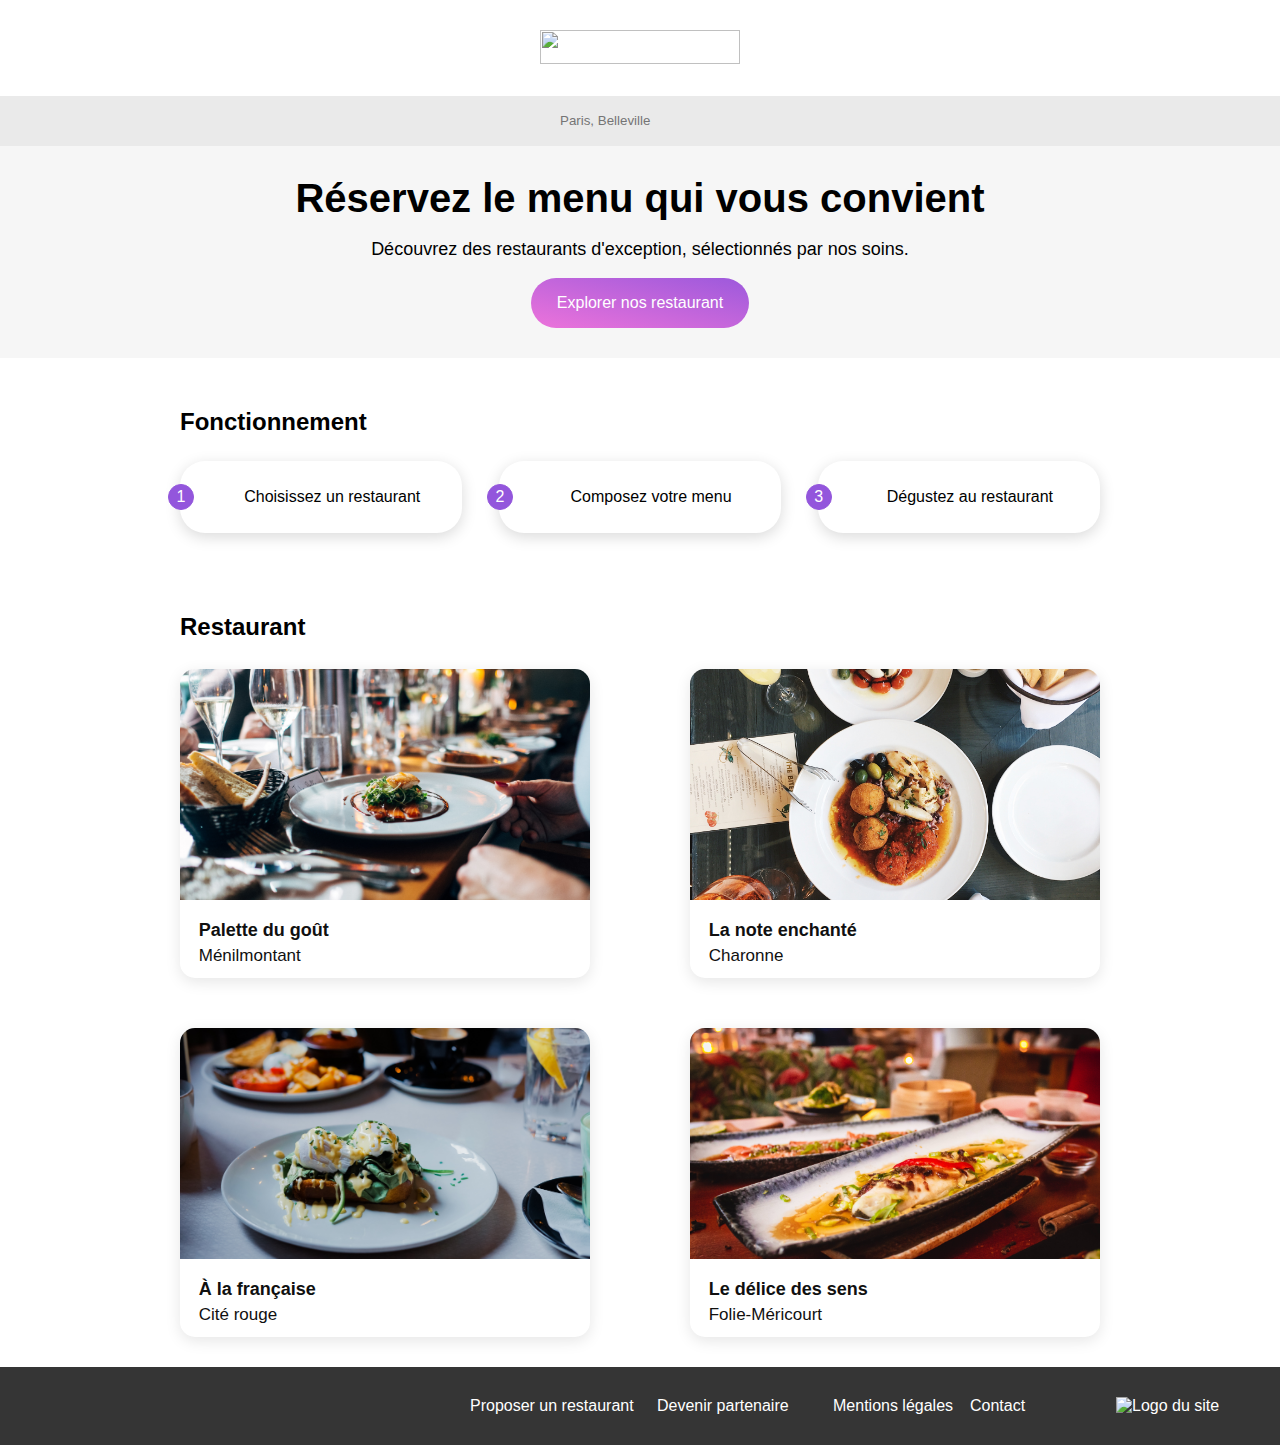
==== Projet 4/index.html @ a0632893 "first commit" ====
<!DOCTYPE html>
<html lang="fr">
  <head>
    <meta charset="utf-8" />
    <meta name="viewport" content="width=device-width, initial-scale=1.0" />
    <title>Titre de la page</title>
    <link rel="préconnexion" href="https://fonts.googleapis.com">
    <link rel="préconnexion" href="https://fonts.gstatic.com" origine croisée>
    <link href="https://fonts.googleapis.com/css2?family=Roboto:wght@400;500;700&family=Shrikhand&display=swap" rel="feuille de style">
    <link
      rel="stylesheet"
      href="https://cdnjs.cloudflare.com/ajax/libs/font-awesome/6.2.1/css/all.min.css"
      integrity="sha512-MV7K8+y+gLIBoVD59lQIYicR65iaqukzvf/nwasF0nqhPay5w/9lJmVM2hMDcnK1OnMGCdVK+iQrJ7lzPJQd1w=="
      crossorigin="anonymous"
      referrerpolicy="no-referrer"/>
    <link rel="stylesheet" href="style/index.css">
    <link rel="stylesheet" href="style/header.css">
    <link rel="stylesheet" href="style/restaurant.scss" />
    <link rel="stylesheet" href="style/footer.css" />
    <link rel="stylesheet" href="style/main.css" />
  </head>
  <body>
    <div>
      <header>
        <nav>
          <img src="images/Logo.png" alt="" /> <!-- Image logo -->
        </nav>
      </header>
      <form action="get" action="#">
        <div class="form">
          <i class="fa-solid fa-location-dot"></i>
        <input type="text" placeholder="Paris, Belleville">
        </div>
      </form>
      <section>
        <div class="top">
          <h1>Réservez le menu qui vous convient</h1>
          <p>
            Découvrez des restaurants d'exception, sélectionnés par nos soins.
          </p>
          <button><span class="explore">Explorer nos restaurant</span></button>
        </div>
      </section>
      <section>
        <div class="filters">
          <p>Fonctionnement</p>
          <div class="filters__research">
            <div class="filter">
              <span class="number">1</span>
              <i class="fa-solid fa-mobile-screen-button" class="icone__color"></i>
              <p>Choisissez un restaurant</p>
            </div>
            <div class="filter">
              <span class="number">2</span>
              <i class="fa-solid fa-list" class="icone__color"></i>
              <p>Composez votre menu</p>
            </div>
            <div class="filter">
              <span class="number">3</span>
              <span><i class="fa-solid fa-store"></i></span>
              <p>Dégustez au restaurant</p>
            </div>
          </div>
        </div>
      </section>
      <section>
        <div class="restaurants">
          <div>
            <h3>Restaurant</h3>
          </div>
          <div class="restaurants__position"> <!-- cards ne haut -->
              <a href="la-palette-du-gout.html">
                <article class="card">
                  <img src="images/palette-du-gout.jpg" alt="Image restaurant la palette du goût" />
                  <div class="card__content">
                    <div class="card__txt">
                      <h4 class="card__title">Palette du goût</h4>
                      <p class="card__subtitle">Ménilmontant</p>
                    </div>
                    <div class="card__rating">
                      <i class="fa-regular fa-heart"></i> <!-- superposer 2 coeur 1 juste contour l'autre tout noir-->
                    </div>
                  </div>
                </article>
              </a>
              <a href="la-note-enchante.html">
                <article class="card">
                  <img src="images/note-enchantee.jpg" alt="image restaurant la note enchantée" />
                  <div class="card__content">
                    <div class="card__txt">
                      <h4 class="card__title">La note enchanté</h4>
                      <p class="card__subtitle">Charonne</p>
                    </div>
                    <div class="card__rating">
                      <i class="fa-regular fa-heart"></i>
                    </div>
                  </div>
                </article>
              </a>
            </div>
            <div class="restaurants__position margin__bot"> <!-- cards en bas -->
              <a href="a-la-francaise.html">
                <article class="card">
                  <img src="images/a-la-francaise.jpg" alt="image restaurant à la Française" />
                  <div class="card__content">
                    <div class="card__txt">
                      <h4 class="card__title">À la française</h4>
                      <p class="card__subtitle">Cité rouge</p>
                    </div>
                    <div class="card__rating">
                      <i class="fa-regular fa-heart"></i>
                    </div>
                  </div>
                </article>
              </a>
              <a href="le-delice-des-sens.html">
                <article class="card">
                  <img src="images/delice-des-sens.jpg" alt="image restaure le délice des sens" />
                  <div class="card__content">
                    <div class="card__txt">
                      <h4 class="card__title">Le délice des sens</h4>
                      <p class="card__subtitle">Folie-Méricourt</p>
                    </div>
                    <div class="card__rating">
                      <i class="fa-regular fa-heart"></i>
                    </div>
                  </div>
                </article>
              </a>
            </div>
          </div>
        </div>  
      </section>
    </div>
  </body>
  <footer>
      <div class="footer">
            <div class="a">
              <i class="fa-solid fa-utensils"></i>
            <a class="foot__nav" href="#">Proposer un restaurant</a> <!-- Lien footer -->
            </div>
            <div class="b">
              <i class="fa-solid fa-handshake-angle"></i>
              <a class="foot__nav" href="#">Devenir partenaire</a>
            </div>
            <div class="c">
            <a class="foot__nav" href="#">Mentions légales</a>
            </div>
            <div class="d">
              <a class="foot__nav" href="#">Contact</a>
            </div>
      </div>
      <img src="images/Logo.png" alt="Logo du site" /> <!-- photo du logo -->
  </footer>
</html>
---- Projet 4/style/index.css ----
form {
  background-color: #EAEAEA;
  width: 100%;
  height: 50px;
  display: flex;
  align-items: center;
  justify-content: center;
}
form .form {
  display: flex;
  font-size: 16px;
  font-weight: 500;
  gap: 17px;
}
form input {
  border: none;
  background: #EAEAEA;
}

.top {
  display: flex;
  flex-direction: column;
  align-items: center;
  font-family: Roboto;
  font-style: normal;
  background-color: #f6f6f6;
  padding: 30px 0px;
}
.top h1 {
  color: #000;
  text-align: center;
  font-size: 40px;
  font-weight: 700;
  margin-block-start: 0;
  margin-block-end: 0;
}
.top p {
  font-size: 18px;
  font-weight: 300;
}
.top button {
  border-radius: 25px;
  width: 218px;
  height: 50px;
}
.top button .explore {
  color: white;
  font-size: 16px;
  font-weight: 500;
}

.filters {
  display: flex;
  flex-direction: column;
  font-size: 24px;
  font-weight: 700;
  padding: 50px 180px;
}
.filters .filter {
  position: relative;
}
.filters .number {
  display: flex;
  align-items: center;
  justify-content: center;
  color: white;
  border: solid 1px #9356DC;
  background-color: #9356DC;
  border-radius: 50%;
  min-width: 24px;
  min-height: 24px;
  padding-left: 0px;
  position: absolute;
  left: -12px;
}
.filters i {
  color: #7E7E7E;
}
.filters span i {
  color: #9356DC;
}
.filters p {
  margin-block-start: 0;
  margin-block-end: 0;
}
.filters .filters__research {
  display: flex;
  flex-direction: row;
  font-size: 16px;
  font-weight: 500;
  margin-top: 25px;
  gap: 36.51px;
}
.filters .filters__research div {
  display: flex;
  flex-direction: row;
  align-items: center;
  justify-content: center;
  gap: 22.14px;
  border-radius: 25px;
  box-shadow: 0px 4px 15px 0px rgba(0, 0, 0, 0.15);
  height: 72.379px;
  flex: 1 1 322.486px;
}

.restaurants {
  display: flex;
  flex-direction: column;
  padding: 0px 180px;
  margin: 30px 0px;
}
.restaurants h3 {
  font-size: 24px;
  font-weight: 700;
  margin-block-start: 0;
  margin-block-end: 0;
  margin-bottom: 28px;
}
.restaurants .card {
  background-color: white;
  border-radius: 15px;
  box-shadow: 0px 4px 15px 0px rgba(0, 0, 0, 0.1);
  width: 100%;
}
.restaurants .card .card__content {
  display: flex;
  flex-direction: row;
}
.restaurants i {
  display: flex;
  justify-content: flex-end;
  width: 22px;
  height: 21px;
}
.restaurants .restaurants__position {
  display: flex;
  flex-direction: row;
  gap: 100px;
  margin-bottom: 50px;
}
.restaurants .margin__bot {
  margin-bottom: 0px;
}
.restaurants .card__txt {
  display: flex;
  flex-direction: column;
  gap: 5px;
  margin-left: 18.74px;
  padding-top: 16px;
  padding-bottom: 12px;
  width: 100%;
}
.restaurants .card__txt h4 {
  font-size: 18px;
  font-weight: 700;
  margin-block-start: 0;
  margin-block-end: 0;
}
.restaurants .card__txt p {
  font-size: 17px;
  font-weight: 300;
  margin-block-start: 0;
  margin-block-end: 0;
}
.restaurants .card__rating {
  display: flex;
  align-items: center;
  padding-right: 25px;
}
.restaurants .card:hover {
  opacity: 1;
  transform: scale(1.1);
}
.restaurants .card:hover i {
  background-color: linear-gradient(193deg, #9356DC -11.44%, #FF79DA 123.93%);
}
.restaurants img {
  border-radius: 15px 15px 0px 0px;
  height: 231px;
  width: 100%;
  -o-object-fit: cover;
     object-fit: cover;
}
.restaurants a {
  display: flex;
  flex: 1 1 490px;
  text-decoration: none;
  color: #101010;
}/*# sourceMappingURL=index.css.map */
---- Projet 4/style/header.css ----
nav {
  display: flex;
  justify-content: center;
  padding-top: 30px;
  padding-bottom: 31.8px;
}
nav img {
  height: 34.2px;
  width: 200px;
}/*# sourceMappingURL=header.css.map */
---- Projet 4/style/footer.css ----
footer {
  background-color: #353535;
  padding: 30px 25px;
  margin: 0;
  display: flex;
  justify-content: flex-end;
  align-items: flex-end;
}
footer a {
  text-decoration: none;
  color: white;
  font-size: 16px;
  font-weight: 500;
}
footer .footer {
  display: flex;
  color: white;
  flex-direction: row;
  gap: 7px;
}
footer .a {
  width: 180px;
}
footer .a a {
  margin-left: 11px;
}
footer .b {
  width: 180px;
}
footer .b a {
  margin-left: 11px;
}
footer .c {
  width: 130px;
}
footer .d {
  width: 130px;
}
footer .footernav {
  margin-left: 15px;
}
footer .footerproposal a {
  width: 168px;
  text-decoration: none;
}
footer .footer_law a {
  width: 130px;
}
footer img {
  width: 139px;
  margin-left: 16px;
  color: white !important;
}/*# sourceMappingURL=footer.css.map */
---- Projet 4/style/main.css ----
button {
  background: var(--Button-Gradient, linear-gradient(193deg, #9356DC -11.44%, #FF79DA 123.93%));
  border: none;
}

* {
  font-family: "Roboto", sans-serif;
}

body {
  margin: 0;
}/*# sourceMappingURL=main.css.map */
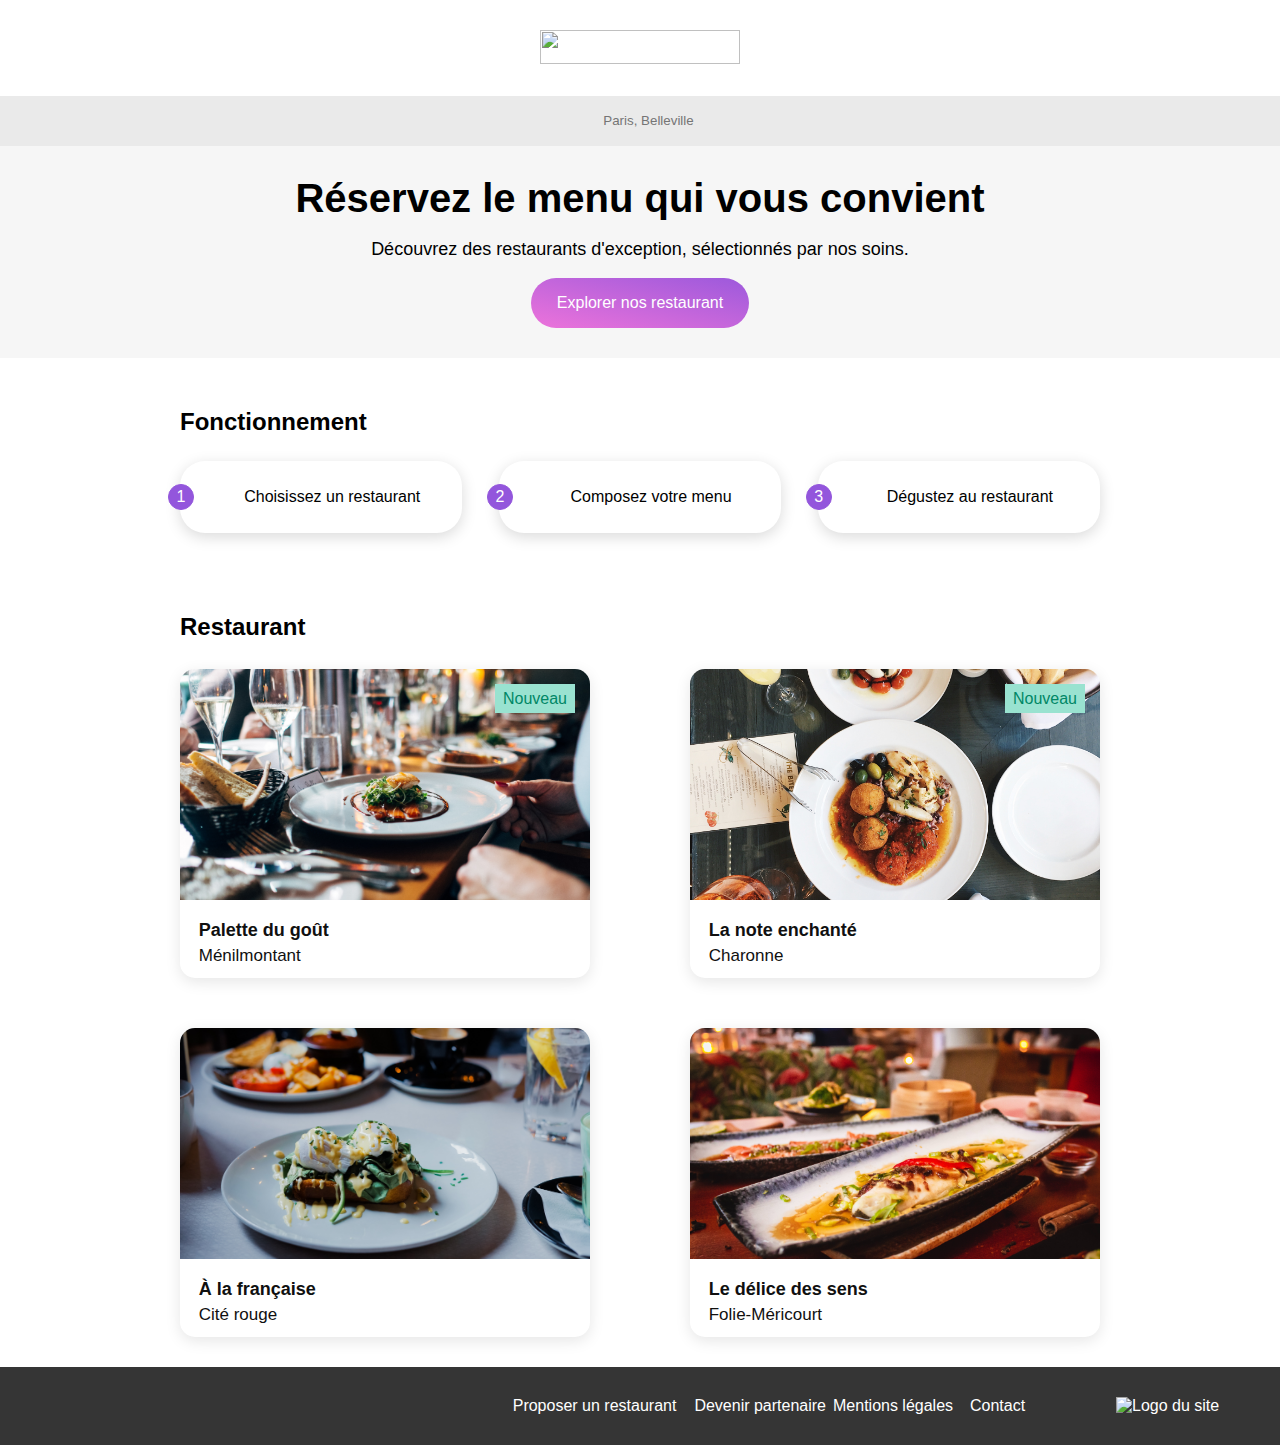
==== commit 7fbecd17: "Modif" ====
--- a/Projet 4/index.html
+++ b/Projet 4/index.html
@@ -71,28 +71,36 @@
           <div class="restaurants__position"> <!-- cards ne haut -->
               <a href="la-palette-du-gout.html">
                 <article class="card">
-                  <img src="images/palette-du-gout.jpg" alt="Image restaurant la palette du goût" />
+                  <div class="img">
+                    <img src="images/palette-du-gout.jpg" alt="Image restaurant la palette du goût" />
+                      <span>Nouveau</span>
+                  </div>
                   <div class="card__content">
                     <div class="card__txt">
                       <h4 class="card__title">Palette du goût</h4>
                       <p class="card__subtitle">Ménilmontant</p>
                     </div>
                     <div class="card__rating">
-                      <i class="fa-regular fa-heart"></i> <!-- superposer 2 coeur 1 juste contour l'autre tout noir-->
+                      <i class="fa-regular fa-heart" aria-hidden="true"></i> <!--  --> 
+                      <i class="fa-solid fa-heart" aria-hidden="true"></i>
                     </div>
                   </div>
                 </article>
               </a>
               <a href="la-note-enchante.html">
                 <article class="card">
-                  <img src="images/note-enchantee.jpg" alt="image restaurant la note enchantée" />
+                  <div class="img">
+                    <img src="images/note-enchantee.jpg" alt="image restaurant la note enchantée" />
+                      <span>Nouveau</span>
+                  </div>
                   <div class="card__content">
                     <div class="card__txt">
                       <h4 class="card__title">La note enchanté</h4>
                       <p class="card__subtitle">Charonne</p>
                     </div>
                     <div class="card__rating">
-                      <i class="fa-regular fa-heart"></i>
+                      <i class="fa-regular fa-heart" aria-hidden="true"></i> <!--  --> 
+                      <i class="fa-solid fa-heart" aria-hidden="true"></i>
                     </div>
                   </div>
                 </article>
@@ -108,7 +116,8 @@
                       <p class="card__subtitle">Cité rouge</p>
                     </div>
                     <div class="card__rating">
-                      <i class="fa-regular fa-heart"></i>
+                      <i class="fa-regular fa-heart" aria-hidden="true"></i> <!--  --> 
+                      <i class="fa-solid fa-heart" aria-hidden="true"></i>
                     </div>
                   </div>
                 </article>
@@ -122,7 +131,8 @@
                       <p class="card__subtitle">Folie-Méricourt</p>
                     </div>
                     <div class="card__rating">
-                      <i class="fa-regular fa-heart"></i>
+                      <i class="fa-regular fa-heart" aria-hidden="true"></i> <!--  --> 
+                      <i class="fa-solid fa-heart" aria-hidden="true"></i>
                     </div>
                   </div>
                 </article>
--- a/Projet 4/style/index.css
+++ b/Projet 4/style/index.css
@@ -15,6 +15,12 @@
 form input {
   border: none;
   background: #EAEAEA;
+}
+form input::-moz-placeholder {
+  text-align: center;
+}
+form input::placeholder {
+  text-align: center;
 }
 
 .top {
@@ -125,23 +131,37 @@
 .restaurants .card .card__content {
   display: flex;
   flex-direction: row;
-}
-.restaurants i {
-  display: flex;
-  justify-content: flex-end;
-  width: 22px;
-  height: 21px;
-}
-.restaurants .restaurants__position {
-  display: flex;
-  flex-direction: row;
-  gap: 100px;
-  margin-bottom: 50px;
-}
-.restaurants .margin__bot {
-  margin-bottom: 0px;
-}
-.restaurants .card__txt {
+  align-items: center;
+  position: relative;
+}
+.restaurants .card .card__content i {
+  cursor: pointer;
+  position: absolute;
+  font-size: 1.5em;
+  bottom: 45px;
+  right: 30px;
+}
+.restaurants .card .card__content .fa-solid:hover {
+  opacity: 0;
+  color: transparent;
+  background-image: linear-gradient(0deg, #9356dc 0%, #ff79da 100%);
+}
+.restaurants .card .img {
+  position: relative;
+}
+.restaurants .card .img span {
+  position: absolute;
+  top: 15px;
+  right: 15px;
+  width: 80px;
+  height: 29px;
+  display: flex;
+  align-items: center;
+  justify-content: center;
+  background-color: #99e2d0;
+  color: #008766;
+}
+.restaurants .card .card__txt {
   display: flex;
   flex-direction: column;
   gap: 5px;
@@ -150,22 +170,26 @@
   padding-bottom: 12px;
   width: 100%;
 }
-.restaurants .card__txt h4 {
+.restaurants .card .card__txt h4 {
   font-size: 18px;
   font-weight: 700;
   margin-block-start: 0;
   margin-block-end: 0;
 }
-.restaurants .card__txt p {
+.restaurants .card .card__txt p {
   font-size: 17px;
   font-weight: 300;
   margin-block-start: 0;
   margin-block-end: 0;
 }
-.restaurants .card__rating {
-  display: flex;
-  align-items: center;
-  padding-right: 25px;
+.restaurants .restaurants__position {
+  display: flex;
+  flex-direction: row;
+  gap: 100px;
+  margin-bottom: 50px;
+}
+.restaurants .margin__bot {
+  margin-bottom: 0px;
 }
 .restaurants .card:hover {
   opacity: 1;
@@ -180,6 +204,11 @@
   width: 100%;
   -o-object-fit: cover;
      object-fit: cover;
+}
+.restaurants img span {
+  background-color: #99e2d0;
+  width: 80px;
+  height: 29px;
 }
 .restaurants a {
   display: flex;
--- a/Projet 4/style/footer.css
+++ b/Projet 4/style/footer.css
@@ -18,16 +18,12 @@
   flex-direction: row;
   gap: 7px;
 }
-footer .a {
+footer .a a {
   width: 180px;
-}
-footer .a a {
   margin-left: 11px;
 }
-footer .b {
+footer .b a {
   width: 180px;
-}
-footer .b a {
   margin-left: 11px;
 }
 footer .c {
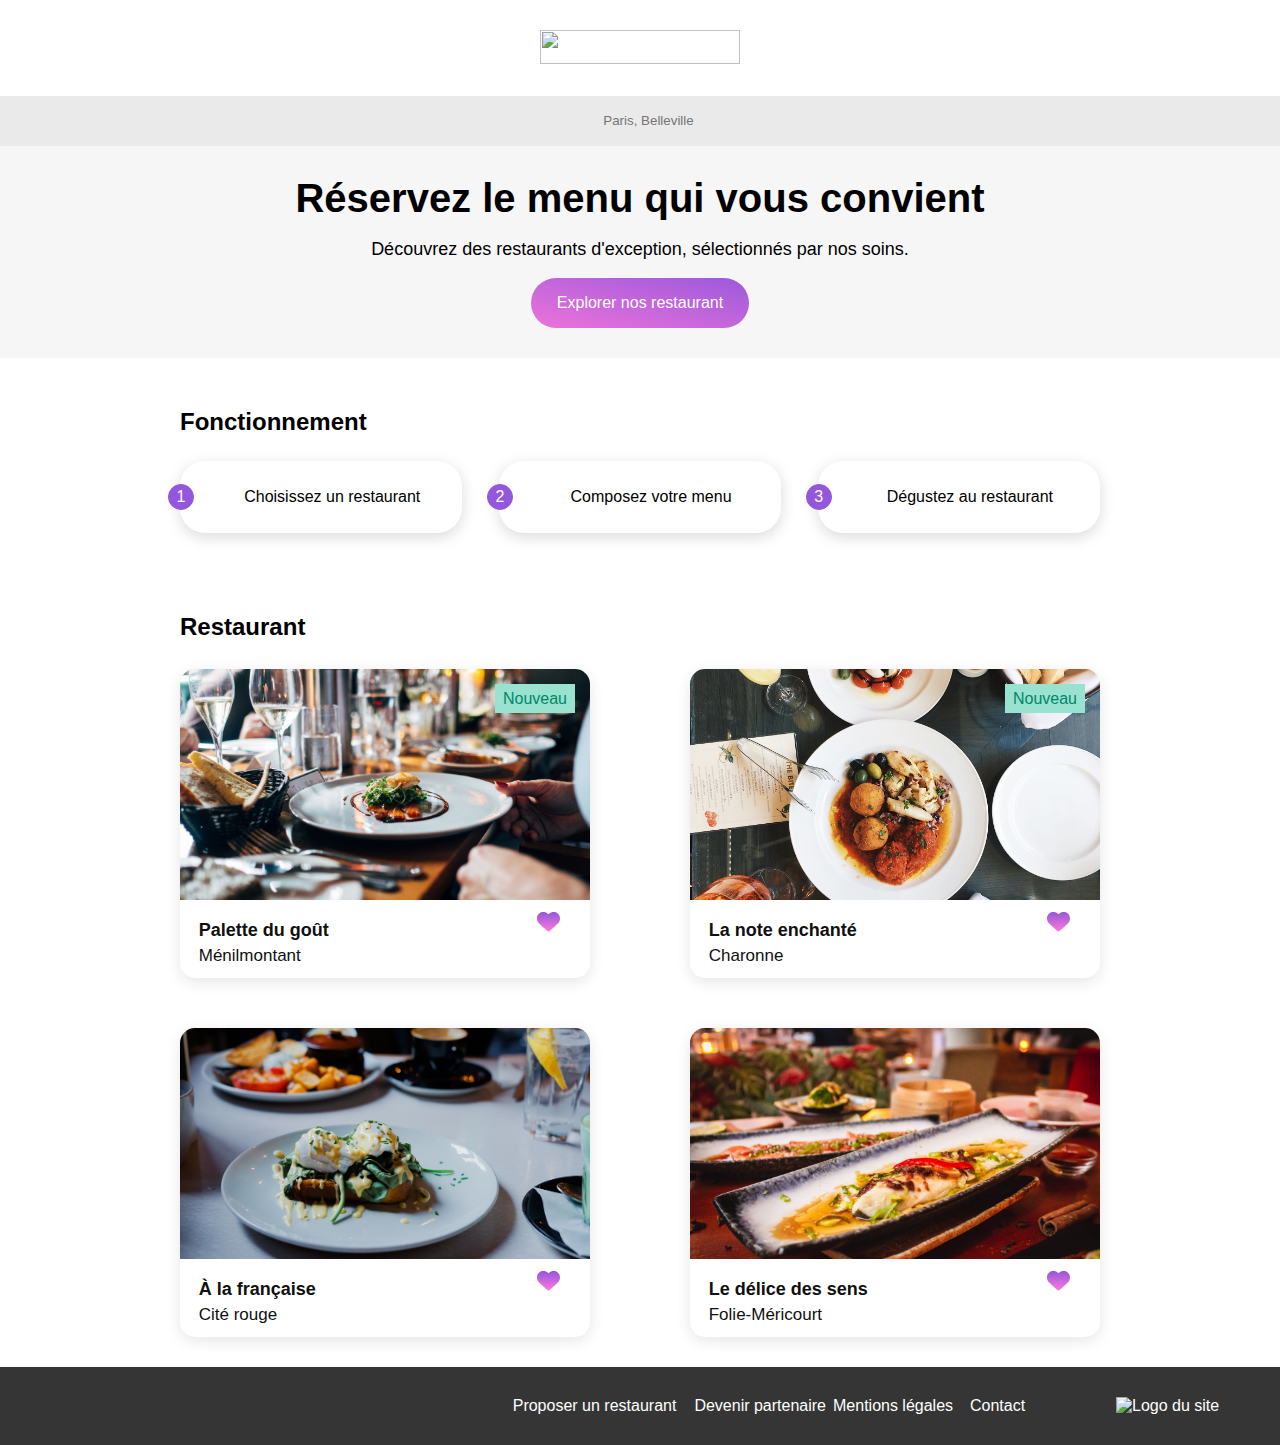
==== commit 15fde86e: "modif" ====
--- a/Projet 4/index.html
+++ b/Projet 4/index.html
@@ -81,8 +81,19 @@
                       <p class="card__subtitle">Ménilmontant</p>
                     </div>
                     <div class="card__rating">
-                      <i class="fa-regular fa-heart" aria-hidden="true"></i> <!--  --> 
-                      <i class="fa-solid fa-heart" aria-hidden="true"></i>
+                      <i class="fa-regular fa-heart pos" aria-hidden="true"></i> <!--  --> 
+                      <svg xmlns="http://www.w3.org/2000/svg" height="23" width="23" viewBox="0 0 512 512" class="pos">
+                        <!-- Gradient Definition -->
+                        <defs>
+                          <linearGradient id="myGradient" gradientTransform="rotate(90)">
+                            <stop offset="0%" style="stop-color: rgba(147,86,220,1)" />
+                            <stop offset="100%" style="stop-color: rgba(255,121,218,1)" />
+                          </linearGradient>
+                        </defs>
+                      
+                        <!-- Icon Path with Gradient Fill -->
+                        <path d="M47.6 300.4L228.3 469.1c7.5 7 17.4 10.9 27.7 10.9s20.2-3.9 27.7-10.9L464.4 300.4c30.4-28.3 47.6-68 47.6-109.5v-5.8c0-69.9-50.5-129.5-119.4-141C347 36.5 300.6 51.4 268 84L256 96 244 84c-32.6-32.6-79-47.5-124.6-39.9C50.5 55.6 0 115.2 0 185.1v5.8c0 41.5 17.2 81.2 47.6 109.5z" style="fill: url(#myGradient)" />
+                      </svg>
                     </div>
                   </div>
                 </article>
@@ -99,8 +110,19 @@
                       <p class="card__subtitle">Charonne</p>
                     </div>
                     <div class="card__rating">
-                      <i class="fa-regular fa-heart" aria-hidden="true"></i> <!--  --> 
-                      <i class="fa-solid fa-heart" aria-hidden="true"></i>
+                      <i class="fa-regular fa-heart pos" aria-hidden="true"></i> <!--  --> 
+                      <svg xmlns="http://www.w3.org/2000/svg" height="23" width="23" viewBox="0 0 512 512" class="pos">
+                        <!-- Gradient Definition -->
+                        <defs>
+                          <linearGradient id="myGradient" gradientTransform="rotate(90)">
+                            <stop offset="0%" style="stop-color: rgba(147,86,220,1)" />
+                            <stop offset="100%" style="stop-color: rgba(255,121,218,1)" />
+                          </linearGradient>
+                        </defs>
+                      
+                        <!-- Icon Path with Gradient Fill -->
+                        <path d="M47.6 300.4L228.3 469.1c7.5 7 17.4 10.9 27.7 10.9s20.2-3.9 27.7-10.9L464.4 300.4c30.4-28.3 47.6-68 47.6-109.5v-5.8c0-69.9-50.5-129.5-119.4-141C347 36.5 300.6 51.4 268 84L256 96 244 84c-32.6-32.6-79-47.5-124.6-39.9C50.5 55.6 0 115.2 0 185.1v5.8c0 41.5 17.2 81.2 47.6 109.5z" style="fill: url(#myGradient)" />
+                      </svg>
                     </div>
                   </div>
                 </article>
@@ -116,8 +138,19 @@
                       <p class="card__subtitle">Cité rouge</p>
                     </div>
                     <div class="card__rating">
-                      <i class="fa-regular fa-heart" aria-hidden="true"></i> <!--  --> 
-                      <i class="fa-solid fa-heart" aria-hidden="true"></i>
+                      <i class="fa-regular fa-heart pos" aria-hidden="true"></i> <!--  --> 
+                      <svg xmlns="http://www.w3.org/2000/svg" height="23" width="23" viewBox="0 0 512 512" class="pos">
+                        <!-- Gradient Definition -->
+                        <defs>
+                          <linearGradient id="myGradient" gradientTransform="rotate(90)">
+                            <stop offset="0%" style="stop-color: rgba(147,86,220,1)" />
+                            <stop offset="100%" style="stop-color: rgba(255,121,218,1)" />
+                          </linearGradient>
+                        </defs>
+                      
+                        <!-- Icon Path with Gradient Fill -->
+                        <path d="M47.6 300.4L228.3 469.1c7.5 7 17.4 10.9 27.7 10.9s20.2-3.9 27.7-10.9L464.4 300.4c30.4-28.3 47.6-68 47.6-109.5v-5.8c0-69.9-50.5-129.5-119.4-141C347 36.5 300.6 51.4 268 84L256 96 244 84c-32.6-32.6-79-47.5-124.6-39.9C50.5 55.6 0 115.2 0 185.1v5.8c0 41.5 17.2 81.2 47.6 109.5z" style="fill: url(#myGradient)" />
+                      </svg>
                     </div>
                   </div>
                 </article>
@@ -131,8 +164,19 @@
                       <p class="card__subtitle">Folie-Méricourt</p>
                     </div>
                     <div class="card__rating">
-                      <i class="fa-regular fa-heart" aria-hidden="true"></i> <!--  --> 
-                      <i class="fa-solid fa-heart" aria-hidden="true"></i>
+                      <i class="fa-regular fa-heart pos" aria-hidden="true"></i> <!--  --> 
+                      <svg xmlns="http://www.w3.org/2000/svg" height="23" width="23" viewBox="0 0 512 512" class="pos">
+                        <!-- Gradient Definition -->
+                        <defs>
+                          <linearGradient id="myGradient" gradientTransform="rotate(90)">
+                            <stop offset="0%" style="stop-color: rgba(147,86,220,1)" />
+                            <stop offset="100%" style="stop-color: rgba(255,121,218,1)" />
+                          </linearGradient>
+                        </defs>
+                      
+                        <!-- Icon Path with Gradient Fill -->
+                        <path d="M47.6 300.4L228.3 469.1c7.5 7 17.4 10.9 27.7 10.9s20.2-3.9 27.7-10.9L464.4 300.4c30.4-28.3 47.6-68 47.6-109.5v-5.8c0-69.9-50.5-129.5-119.4-141C347 36.5 300.6 51.4 268 84L256 96 244 84c-32.6-32.6-79-47.5-124.6-39.9C50.5 55.6 0 115.2 0 185.1v5.8c0 41.5 17.2 81.2 47.6 109.5z" style="fill: url(#myGradient)" />
+                      </svg>
                     </div>
                   </div>
                 </article>
--- a/Projet 4/style/index.css
+++ b/Projet 4/style/index.css
@@ -134,17 +134,19 @@
   align-items: center;
   position: relative;
 }
-.restaurants .card .card__content i {
+.restaurants .card .card__content .pos {
   cursor: pointer;
   position: absolute;
   font-size: 1.5em;
   bottom: 45px;
   right: 30px;
 }
-.restaurants .card .card__content .fa-solid:hover {
+.restaurants .card .card__content .fa-regular:hover {
   opacity: 0;
-  color: transparent;
-  background-image: linear-gradient(0deg, #9356dc 0%, #ff79da 100%);
+}
+.restaurants .card .card__content .fa-regular {
+  z-index: 3;
+  background: white;
 }
 .restaurants .card .img {
   position: relative;
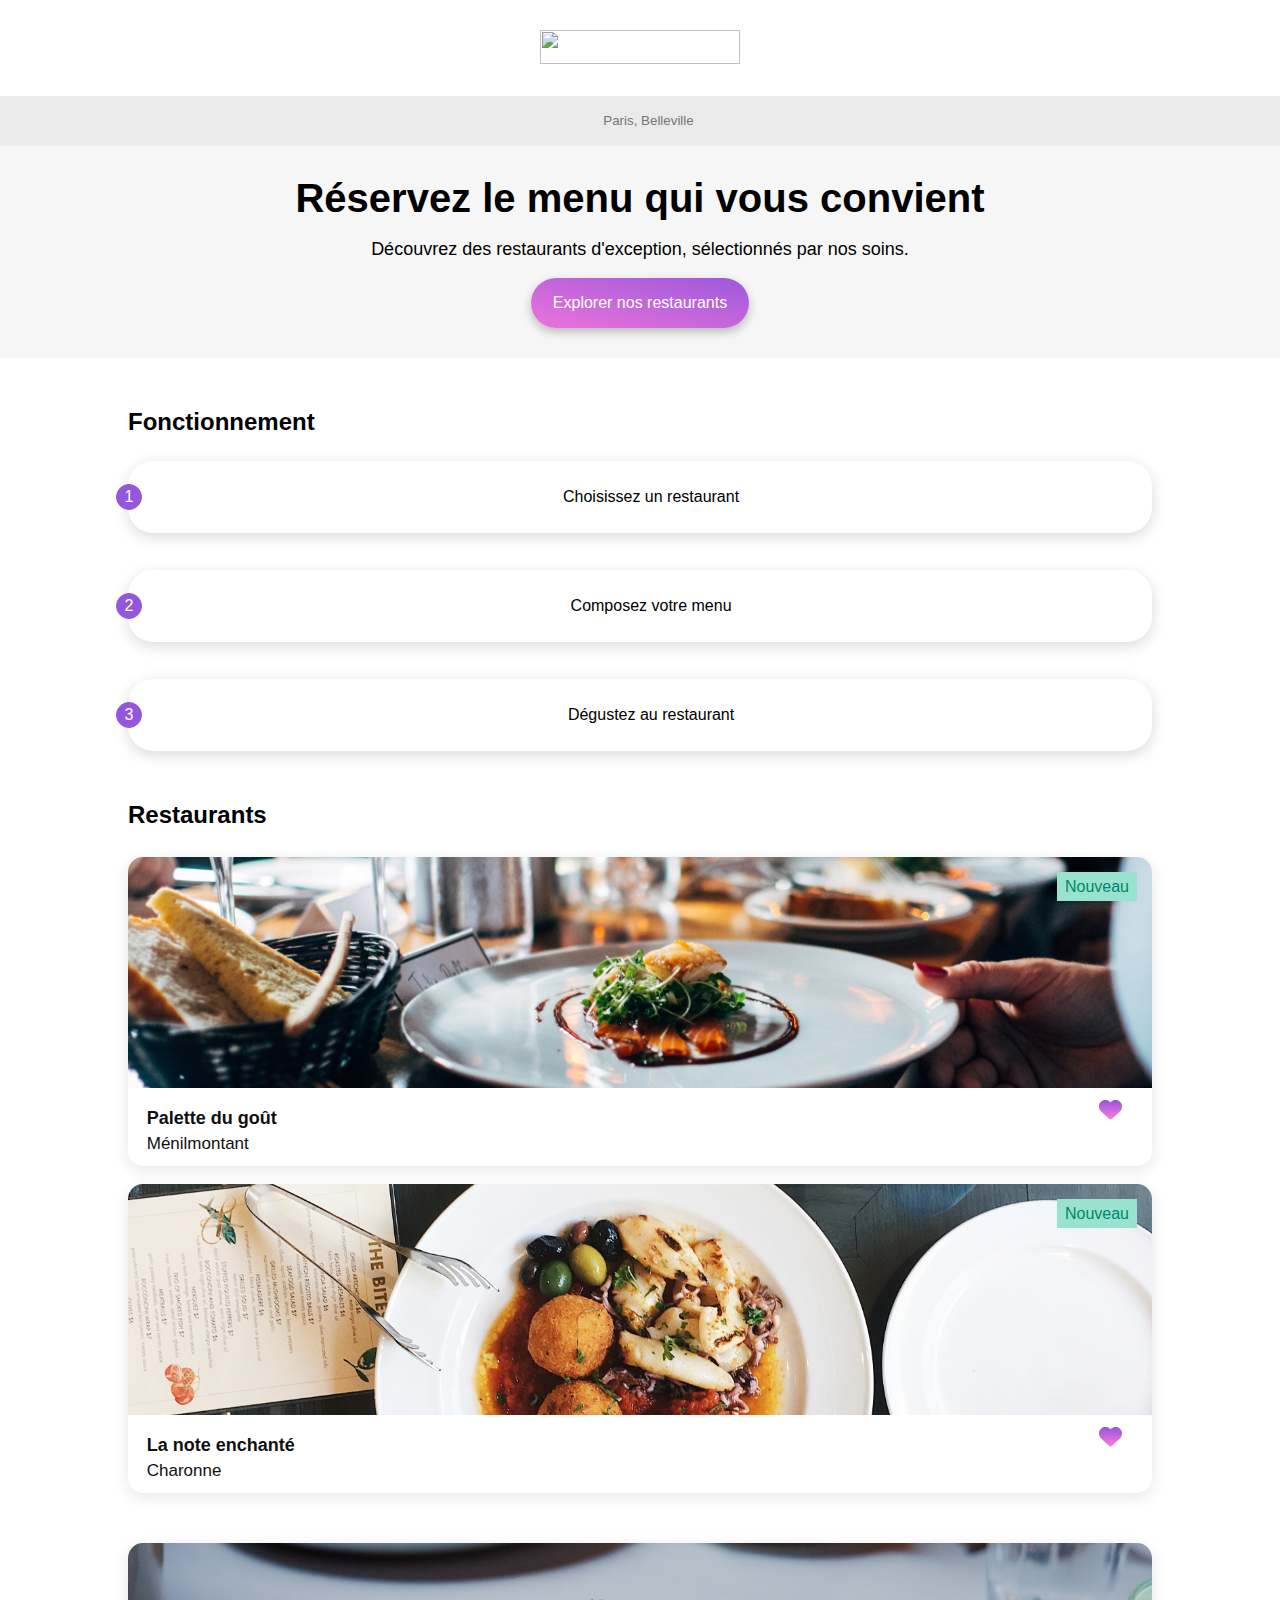
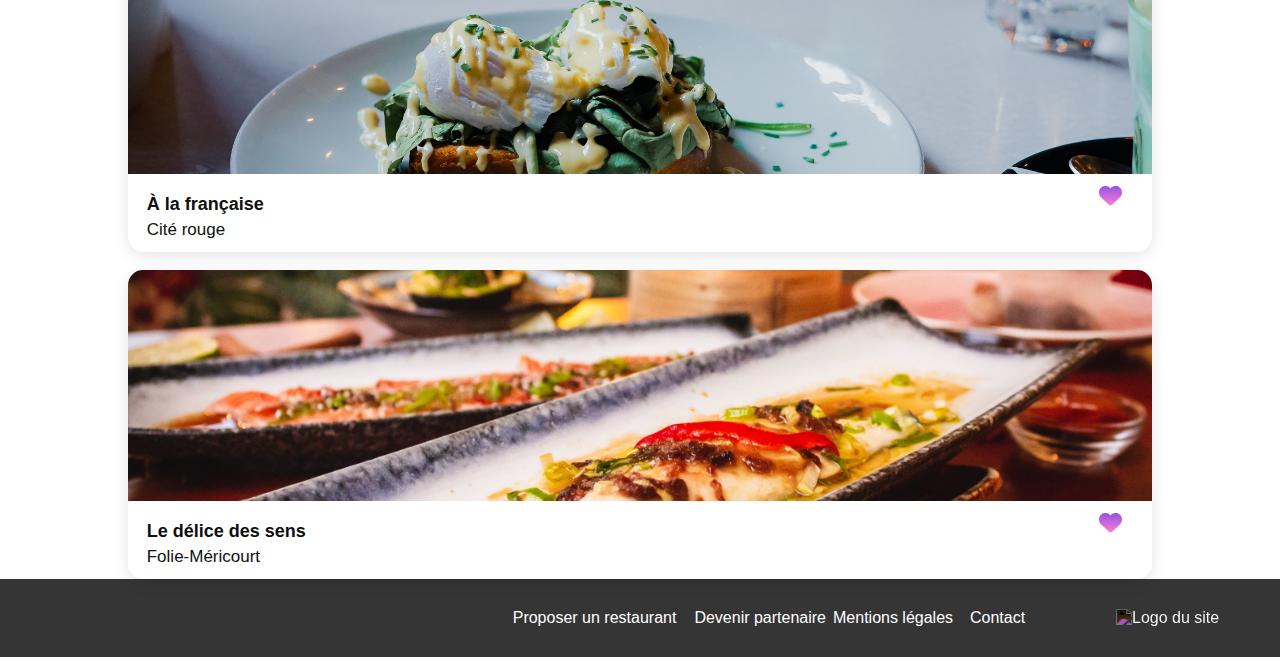
==== commit 4361f58b: "modif" ====
--- a/Projet 4/index.html
+++ b/Projet 4/index.html
@@ -13,11 +13,10 @@
       integrity="sha512-MV7K8+y+gLIBoVD59lQIYicR65iaqukzvf/nwasF0nqhPay5w/9lJmVM2hMDcnK1OnMGCdVK+iQrJ7lzPJQd1w=="
       crossorigin="anonymous"
       referrerpolicy="no-referrer"/>
-    <link rel="stylesheet" href="style/index.css">
-    <link rel="stylesheet" href="style/header.css">
-    <link rel="stylesheet" href="style/restaurant.scss" />
-    <link rel="stylesheet" href="style/footer.css" />
-    <link rel="stylesheet" href="style/main.css" />
+      <link rel="stylesheet" href="style/main.css">
+      <link rel="stylesheet" href="style/header.css">
+      <link rel="stylesheet" href="style/footer.css">
+      <link rel="stylesheet" href="style/index.css">
   </head>
   <body>
     <div>
@@ -38,7 +37,7 @@
           <p>
             Découvrez des restaurants d'exception, sélectionnés par nos soins.
           </p>
-          <button><span class="explore">Explorer nos restaurant</span></button>
+          <button><span class="explore">Explorer nos restaurants</span></button>
         </div>
       </section>
       <section>
@@ -66,7 +65,7 @@
       <section>
         <div class="restaurants">
           <div>
-            <h3>Restaurant</h3>
+            <h3>Restaurants</h3>
           </div>
           <div class="restaurants__position"> <!-- cards ne haut -->
               <a href="la-palette-du-gout.html">
--- a/Projet 4/style/main.css
+++ b/Projet 4/style/main.css
@@ -1,6 +1,18 @@
+:root {
+  --main-color: #9356dc;
+  --second-color: #ff79da;
+  --green-color: #99e2d0;
+}
+
 button {
   background: var(--Button-Gradient, linear-gradient(193deg, #9356DC -11.44%, #FF79DA 123.93%));
+  box-shadow: 0px 4px 10px 0px rgba(0, 0, 0, 0.25);
   border: none;
+}
+button:hover {
+  opacity: 0.8;
+  cursor: pointer;
+  box-shadow: 0px 4px 15px 0px rgba(0, 0, 0, 0.35);
 }
 
 * {
--- a/Projet 4/style/footer.css
+++ b/Projet 4/style/footer.css
@@ -45,5 +45,5 @@
 footer img {
   width: 139px;
   margin-left: 16px;
-  color: white !important;
+  filter: invert(1);
 }/*# sourceMappingURL=footer.css.map */--- a/Projet 4/style/index.css
+++ b/Projet 4/style/index.css
@@ -60,7 +60,9 @@
   flex-direction: column;
   font-size: 24px;
   font-weight: 700;
-  padding: 50px 180px;
+  width: 80%;
+  margin: 0 auto;
+  padding: 50px 0;
 }
 .filters .filter {
   position: relative;
@@ -91,7 +93,7 @@
 }
 .filters .filters__research {
   display: flex;
-  flex-direction: row;
+  flex-direction: column;
   font-size: 16px;
   font-weight: 500;
   margin-top: 25px;
@@ -106,14 +108,13 @@
   border-radius: 25px;
   box-shadow: 0px 4px 15px 0px rgba(0, 0, 0, 0.15);
   height: 72.379px;
-  flex: 1 1 322.486px;
 }
 
 .restaurants {
   display: flex;
   flex-direction: column;
-  padding: 0px 180px;
-  margin: 30px 0px;
+  width: 80%;
+  margin: 0 auto;
 }
 .restaurants h3 {
   font-size: 24px;
@@ -147,6 +148,7 @@
 .restaurants .card .card__content .fa-regular {
   z-index: 3;
   background: white;
+  transition: all 1s;
 }
 .restaurants .card .img {
   position: relative;
@@ -186,8 +188,8 @@
 }
 .restaurants .restaurants__position {
   display: flex;
-  flex-direction: row;
-  gap: 100px;
+  flex-direction: column;
+  gap: 18px;
   margin-bottom: 50px;
 }
 .restaurants .margin__bot {
@@ -214,7 +216,6 @@
 }
 .restaurants a {
   display: flex;
-  flex: 1 1 490px;
   text-decoration: none;
   color: #101010;
 }/*# sourceMappingURL=index.css.map */